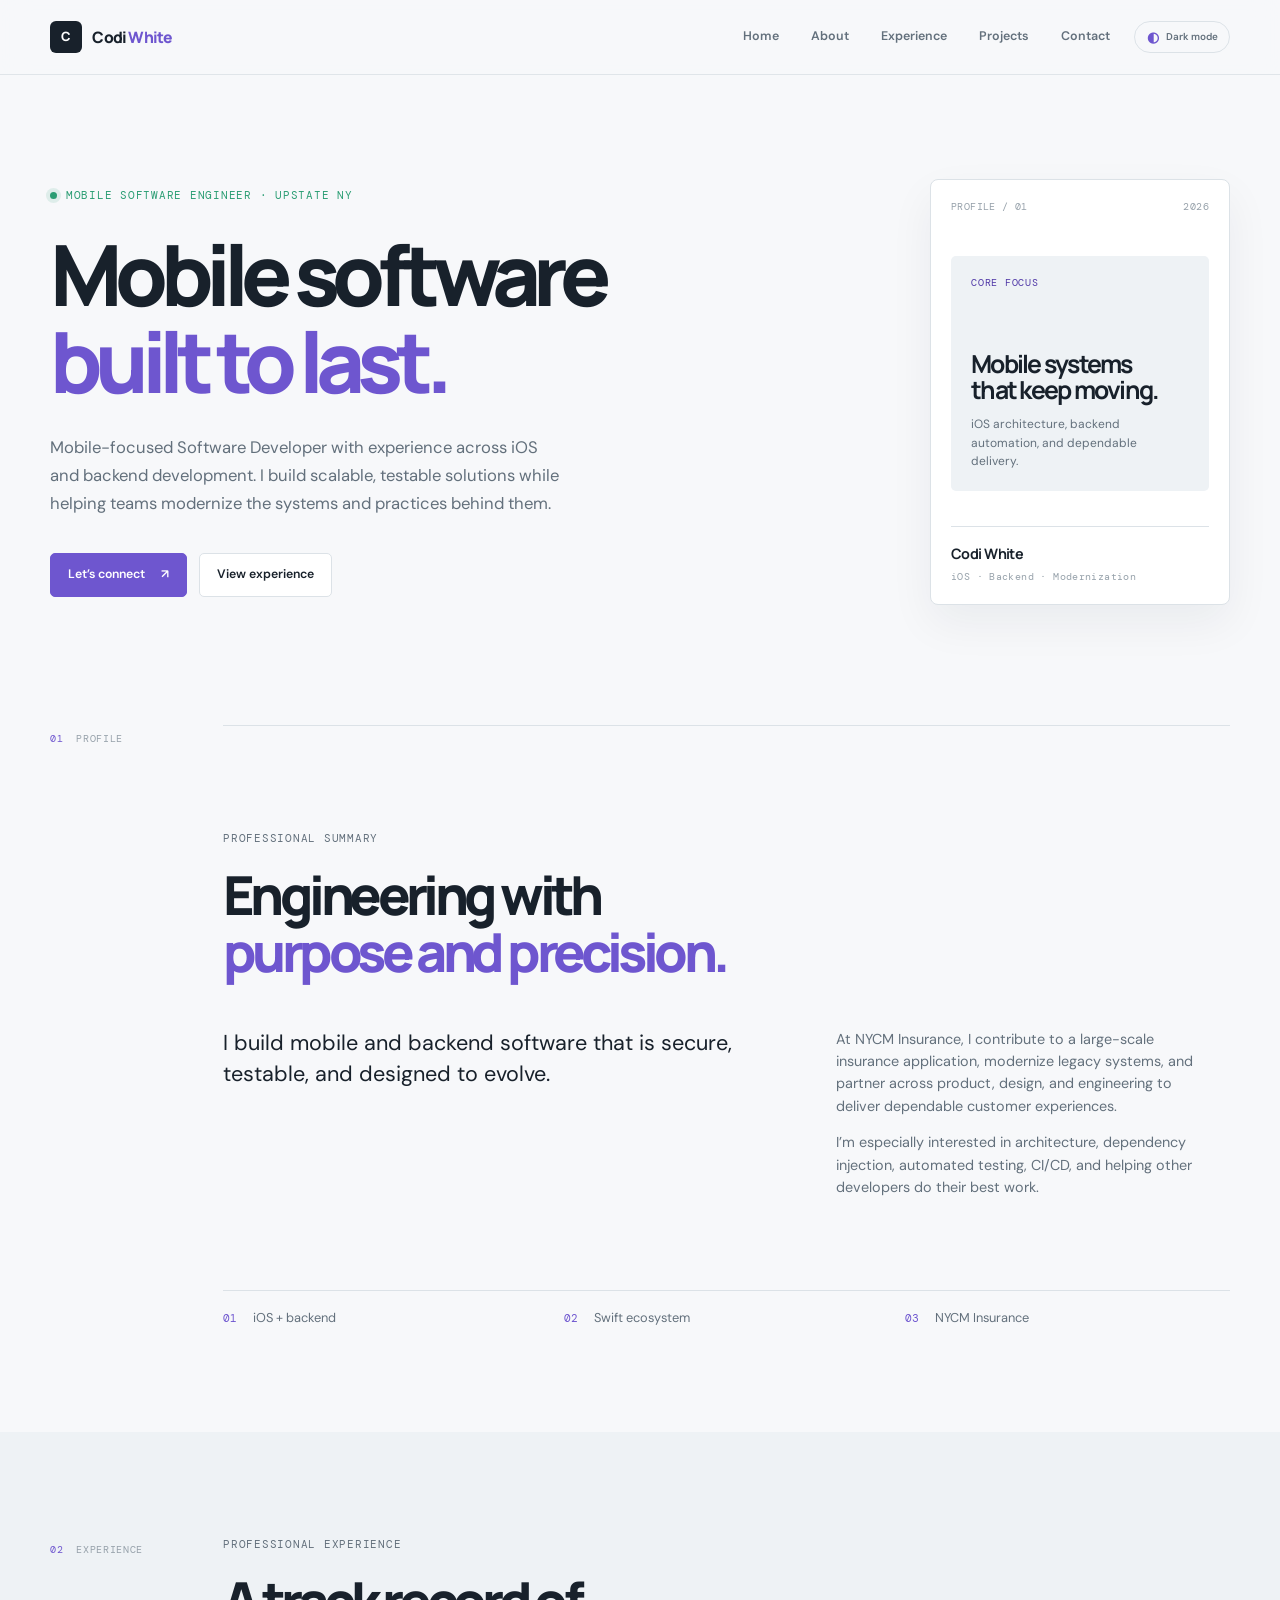
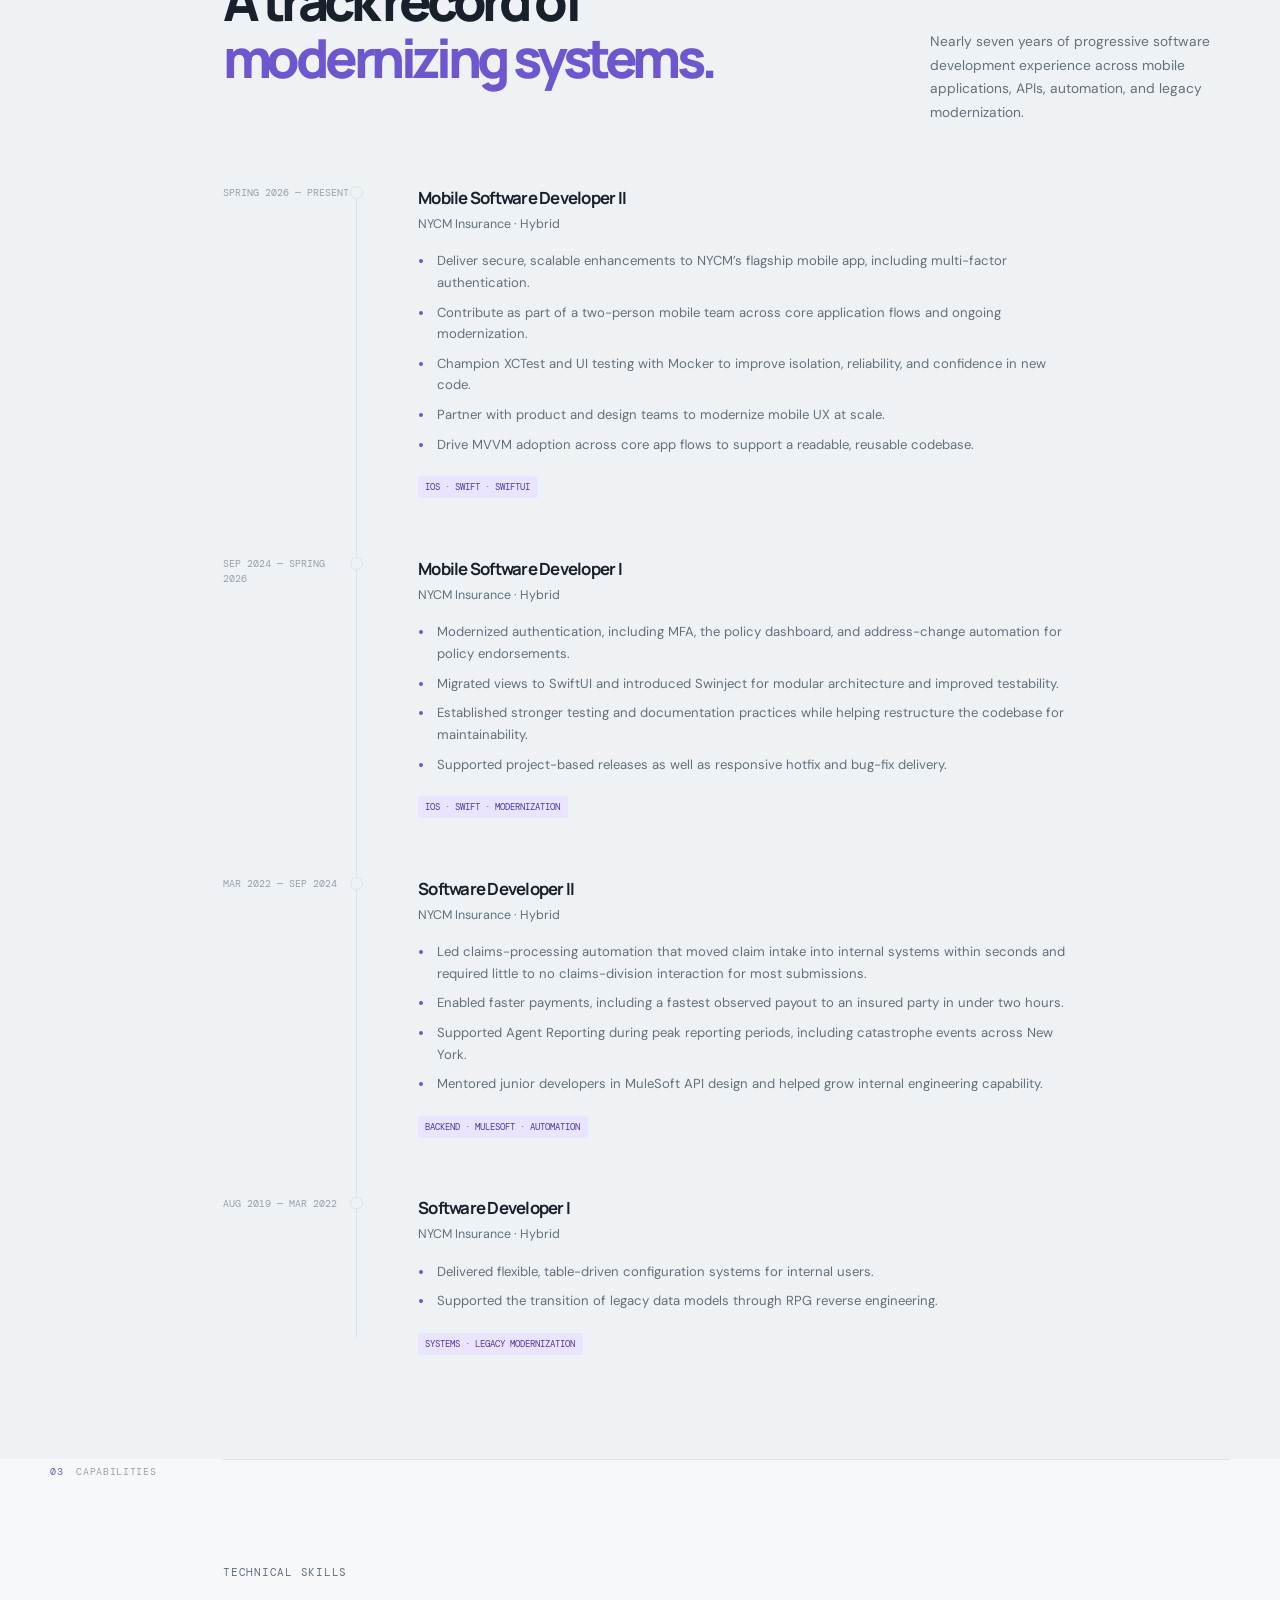
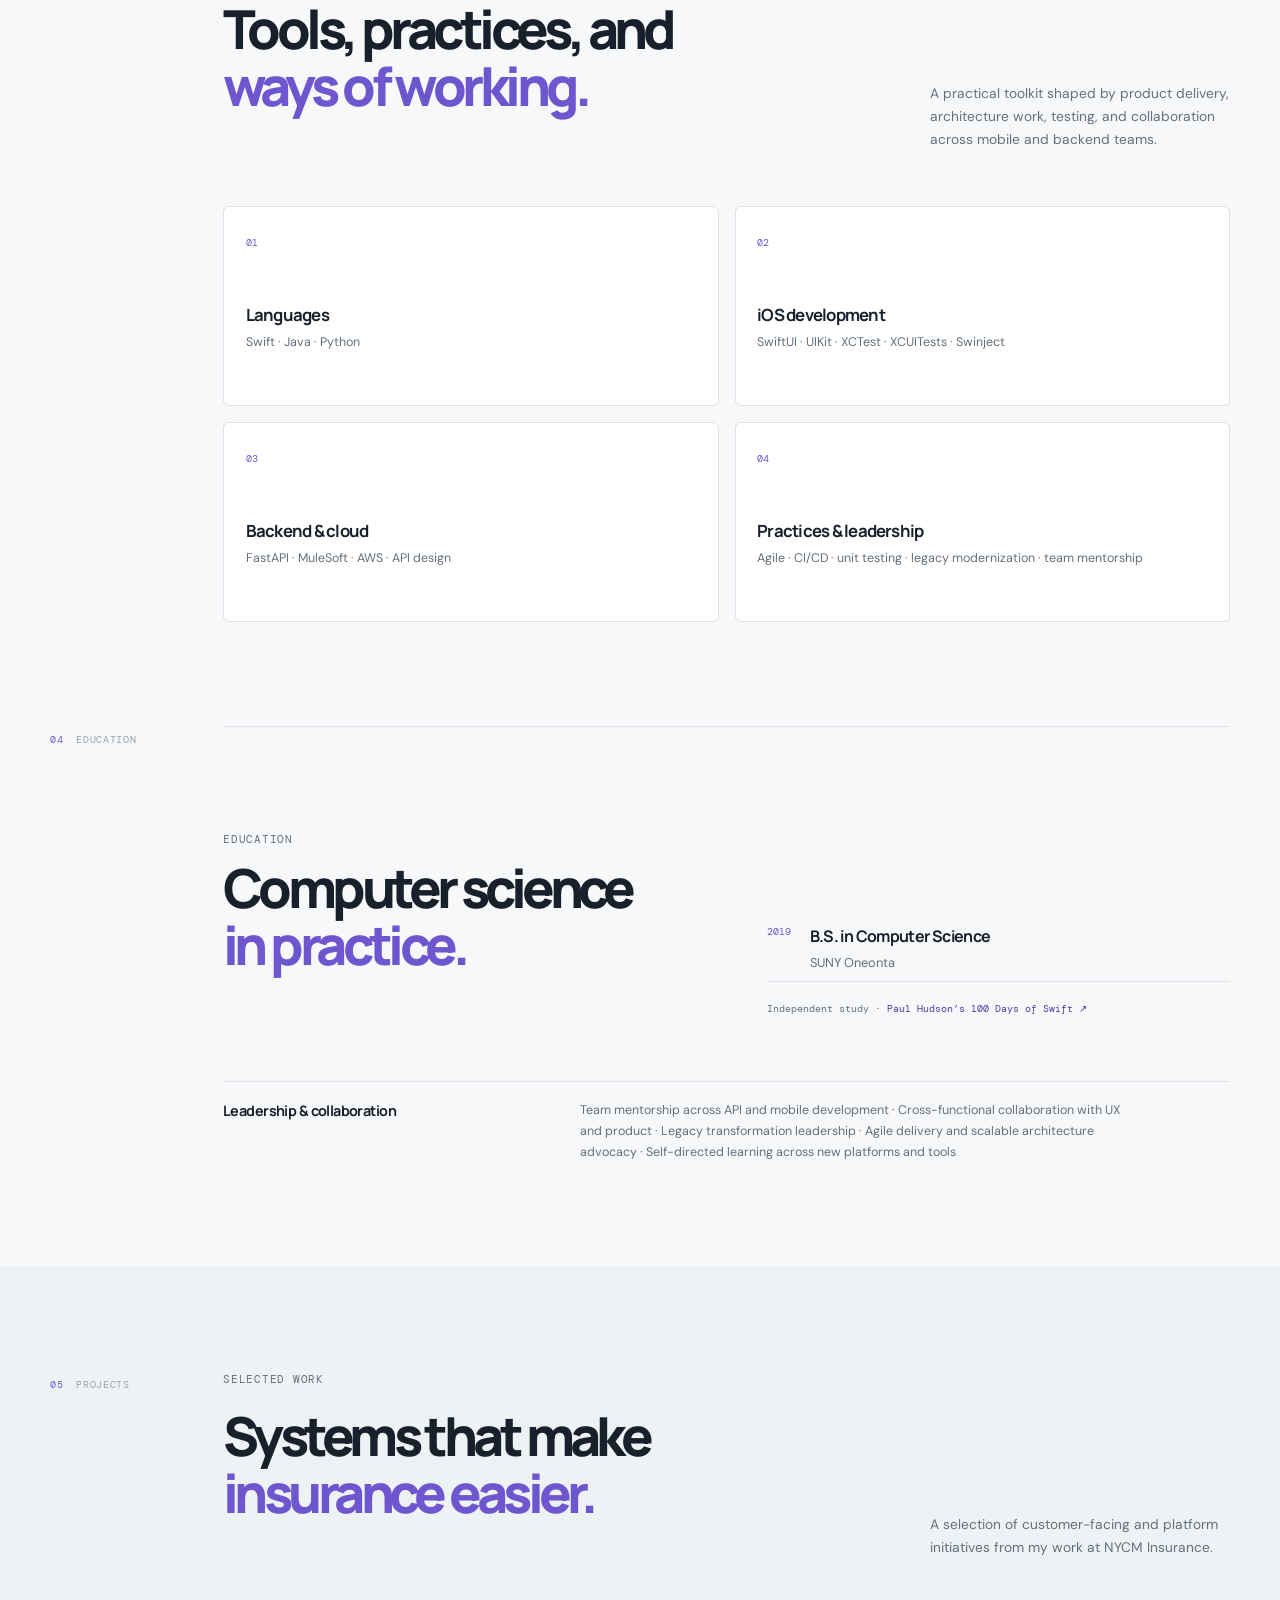
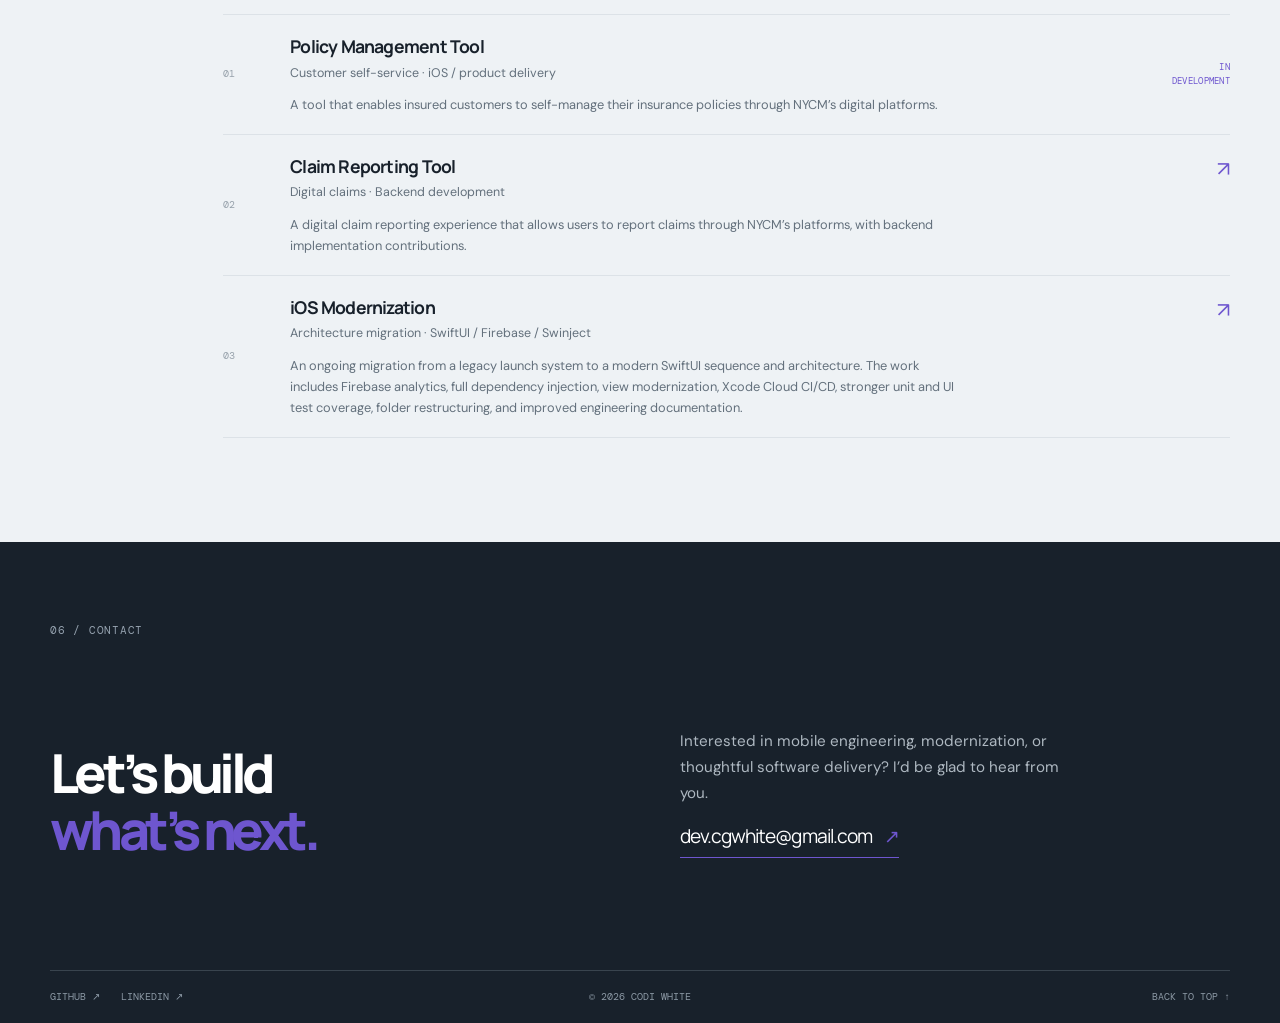
==== resume/index.html @ 9b8a14e3 "feat: build polished resume and landing pages" ====
<!doctype html>
<html lang="en">
  <head>
    <meta charset="utf-8">
    <meta name="viewport" content="width=device-width, initial-scale=1">
    <meta name="description" content="Codi White — Mobile Software Engineer specializing in iOS, backend systems, and modernization.">
    <meta name="theme-color" content="#f7f8fa">
    <title>Codi White — Resume</title>
    <link rel="icon" type="image/x-icon" href="../assets/favicon.ico">
    <link rel="preconnect" href="https://fonts.googleapis.com">
    <link rel="preconnect" href="https://fonts.gstatic.com" crossorigin>
    <link href="https://fonts.googleapis.com/css2?family=DM+Mono:wght@400;500&family=DM+Sans:wght@400;500;600;700&family=Manrope:wght@700;800&display=swap" rel="stylesheet">
    <link rel="stylesheet" href="../css/styles.css">
  </head>
  <body>
    <a class="skip-link" href="#main-content">Skip to content</a>
    <header class="site-header">
      <div class="shell header-inner">
        <a class="brand" href="../" aria-label="Codi White home">
          <span class="brand-mark" aria-hidden="true">C</span>
          <span class="brand-name">Codi <span>White</span></span>
        </a>
        <button class="menu-toggle" type="button" aria-expanded="false" aria-controls="primary-nav" aria-label="Open navigation">
          <i aria-hidden="true"></i>
        </button>
        <div class="header-tools">
          <nav id="primary-nav" class="primary-nav" aria-label="Primary navigation">
            <a href="../">Home</a>
            <a href="#about">About</a>
            <a href="#experience">Experience</a>
            <a href="#work">Projects</a>
            <a href="#contact">Contact</a>
          </nav>
          <button class="theme-toggle" type="button" aria-pressed="false" aria-label="Switch to dark mode">
            <span class="theme-icon" aria-hidden="true">◐</span><span data-theme-label>Dark mode</span>
          </button>
        </div>
      </div>
    </header>

    <main id="main-content">
      <section id="top" class="hero shell">
        <div class="hero-main">
          <p class="kicker"><span class="status-dot"></span> Mobile Software Engineer · Upstate NY</p>
          <h1>Mobile software<br><span>built to last.</span></h1>
          <p class="hero-summary">Mobile-focused Software Developer with experience across iOS and backend development. I build scalable, testable solutions while helping teams modernize the systems and practices behind them.</p>
          <div class="hero-links">
            <a class="button button-primary" href="#contact">Let’s connect <span aria-hidden="true">↗</span></a>
            <a class="button button-secondary" href="#experience">View experience</a>
          </div>
        </div>
        <aside class="hero-card" aria-label="Professional summary">
          <div class="hero-card-top"><span>PROFILE / 01</span><span>2026</span></div>
          <div class="focus-card">
            <span class="focus-label">Core focus</span>
            <strong>Mobile systems<br>that keep moving.</strong>
            <p>iOS architecture, backend automation, and dependable delivery.</p>
          </div>
          <div class="hero-card-bottom">
            <strong>Codi White</strong>
            <span>iOS · Backend · Modernization</span>
          </div>
        </aside>
      </section>

      <div class="shell page-grid">
        <aside class="side-label" aria-hidden="true"><span>01</span><span>Profile</span></aside>
        <section id="about" class="section about-section">
          <div class="section-heading">
            <p class="eyebrow">Professional summary</p>
            <h2>Engineering with<br><em>purpose and precision.</em></h2>
          </div>
          <div class="about-content">
            <p class="lead">I build mobile and backend software that is secure, testable, and designed to evolve.</p>
            <div class="about-detail">
              <p>At NYCM Insurance, I contribute to a large-scale insurance application, modernize legacy systems, and partner across product, design, and engineering to deliver dependable customer experiences.</p>
              <p>I’m especially interested in architecture, dependency injection, automated testing, CI/CD, and helping other developers do their best work.</p>
            </div>
          </div>
          <div class="stat-row" aria-label="Professional highlights">
            <div><strong>01</strong><span>iOS + backend</span></div>
            <div><strong>02</strong><span>Swift ecosystem</span></div>
            <div><strong>03</strong><span>NYCM Insurance</span></div>
          </div>
        </section>
      </div>

      <section id="experience" class="section experience-section">
        <div class="shell page-grid">
          <aside class="side-label" aria-hidden="true"><span>02</span><span>Experience</span></aside>
          <div class="section-body">
            <div class="section-heading split-heading">
              <div><p class="eyebrow">Professional experience</p><h2>A track record of<br><em>modernizing systems.</em></h2></div>
              <p class="heading-note">Nearly seven years of progressive software development experience across mobile applications, APIs, automation, and legacy modernization.</p>
            </div>
            <div class="experience-route">
              <div class="experience-route-line" aria-hidden="true"></div>
              <article class="experience-item is-current">
                <div class="experience-marker" aria-hidden="true"></div>
                <div class="experience-date">Spring 2026 — Present</div>
                <div class="experience-content"><h3>Mobile Software Developer II</h3><p class="experience-company">NYCM Insurance · Hybrid</p><ul><li>Deliver secure, scalable enhancements to NYCM’s flagship mobile app, including multi-factor authentication.</li><li>Contribute as part of a two-person mobile team across core application flows and ongoing modernization.</li><li>Champion XCTest and UI testing with Mocker to improve isolation, reliability, and confidence in new code.</li><li>Partner with product and design teams to modernize mobile UX at scale.</li><li>Drive MVVM adoption across core app flows to support a readable, reusable codebase.</li></ul><span class="tag">iOS · Swift · SwiftUI</span></div>
              </article>
              <article class="experience-item">
                <div class="experience-marker" aria-hidden="true"></div>
                <div class="experience-date">Sep 2024 — Spring 2026</div>
                <div class="experience-content"><h3>Mobile Software Developer I</h3><p class="experience-company">NYCM Insurance · Hybrid</p><ul><li>Modernized authentication, including MFA, the policy dashboard, and address-change automation for policy endorsements.</li><li>Migrated views to SwiftUI and introduced Swinject for modular architecture and improved testability.</li><li>Established stronger testing and documentation practices while helping restructure the codebase for maintainability.</li><li>Supported project-based releases as well as responsive hotfix and bug-fix delivery.</li></ul><span class="tag">iOS · Swift · Modernization</span></div>
              </article>
              <article class="experience-item">
                <div class="experience-marker" aria-hidden="true"></div>
                <div class="experience-date">Mar 2022 — Sep 2024</div>
                <div class="experience-content"><h3>Software Developer II</h3><p class="experience-company">NYCM Insurance · Hybrid</p><ul><li>Led claims-processing automation that moved claim intake into internal systems within seconds and required little to no claims-division interaction for most submissions.</li><li>Enabled faster payments, including a fastest observed payout to an insured party in under two hours.</li><li>Supported Agent Reporting during peak reporting periods, including catastrophe events across New York.</li><li>Mentored junior developers in MuleSoft API design and helped grow internal engineering capability.</li></ul><span class="tag">Backend · MuleSoft · Automation</span></div>
              </article>
              <article class="experience-item">
                <div class="experience-marker" aria-hidden="true"></div>
                <div class="experience-date">Aug 2019 — Mar 2022</div>
                <div class="experience-content"><h3>Software Developer I</h3><p class="experience-company">NYCM Insurance · Hybrid</p><ul><li>Delivered flexible, table-driven configuration systems for internal users.</li><li>Supported the transition of legacy data models through RPG reverse engineering.</li></ul><span class="tag">Systems · Legacy Modernization</span></div>
              </article>
            </div>
          </div>
        </div>
      </section>

      <div class="shell page-grid">
        <aside class="side-label" aria-hidden="true"><span>03</span><span>Capabilities</span></aside>
        <section class="section capabilities-section">
          <div class="section-heading split-heading">
            <div><p class="eyebrow">Technical skills</p><h2>Tools, practices, and<br><em>ways of working.</em></h2></div>
            <p class="heading-note">A practical toolkit shaped by product delivery, architecture work, testing, and collaboration across mobile and backend teams.</p>
          </div>
          <div class="capability-grid">
            <div class="capability-card"><span class="capability-number">01</span><h3>Languages</h3><p>Swift · Java · Python</p></div>
            <div class="capability-card"><span class="capability-number">02</span><h3>iOS development</h3><p>SwiftUI · UIKit · XCTest · XCUITests · Swinject</p></div>
            <div class="capability-card"><span class="capability-number">03</span><h3>Backend &amp; cloud</h3><p>FastAPI · MuleSoft · AWS · API design</p></div>
            <div class="capability-card"><span class="capability-number">04</span><h3>Practices &amp; leadership</h3><p>Agile · CI/CD · unit testing · legacy modernization · team mentorship</p></div>
          </div>
        </section>
      </div>

      <div class="shell page-grid">
        <aside class="side-label" aria-hidden="true"><span>04</span><span>Education</span></aside>
        <section class="section credentials-section">
          <div class="credentials-content">
            <div><p class="eyebrow">Education</p><h2>Computer science<br><em>in practice.</em></h2></div>
            <div><div class="credential-item"><span class="credential-date">2019</span><div><h3>B.S. in Computer Science</h3><p>SUNY Oneonta</p></div></div><p class="credential-certification">Independent study · <a href="https://www.hackingwithswift.com/100" target="_blank" rel="noreferrer">Paul Hudson’s 100 Days of Swift ↗</a></p></div>
          </div>
          <div class="leadership-note"><span>Leadership &amp; collaboration</span><p>Team mentorship across API and mobile development · Cross-functional collaboration with UX and product · Legacy transformation leadership · Agile delivery and scalable architecture advocacy · Self-directed learning across new platforms and tools</p></div>
        </section>
      </div>

      <section id="work" class="section work-section">
        <div class="shell page-grid">
          <aside class="side-label" aria-hidden="true"><span>05</span><span>Projects</span></aside>
          <div class="section-body">
            <div class="section-heading split-heading">
              <div><p class="eyebrow">Selected work</p><h2>Systems that make<br><em>insurance easier.</em></h2></div>
              <p class="heading-note">A selection of customer-facing and platform initiatives from my work at NYCM Insurance.</p>
            </div>
            <div class="project-list">
              <article class="project-row"><div class="project-index">01</div><div><h3>Policy Management Tool</h3><p>Customer self-service · iOS / product delivery</p><p class="project-description">A tool that enables insured customers to self-manage their insurance policies through NYCM’s digital platforms.</p></div><span class="project-visibility">In development</span></article>
              <a class="project-row project-row-linked" href="https://www.nycm.com/claims" target="_blank" rel="noreferrer"><div class="project-index">02</div><div><h3>Claim Reporting Tool</h3><p>Digital claims · Backend development</p><p class="project-description">A digital claim reporting experience that allows users to report claims through NYCM’s platforms, with backend implementation contributions.</p></div><span class="project-arrow" aria-hidden="true">↗</span></a>
              <a class="project-row project-row-linked" href="https://www.nycm.com/mobile" target="_blank" rel="noreferrer"><div class="project-index">03</div><div><h3>iOS Modernization</h3><p>Architecture migration · SwiftUI / Firebase / Swinject</p><p class="project-description">An ongoing migration from a legacy launch system to a modern SwiftUI sequence and architecture. The work includes Firebase analytics, full dependency injection, view modernization, Xcode Cloud CI/CD, stronger unit and UI test coverage, folder restructuring, and improved engineering documentation.</p></div><span class="project-arrow" aria-hidden="true">↗</span></a>
            </div>
          </div>
        </div>
      </section>

      <section id="contact" class="contact-section">
        <div class="shell contact-inner">
          <p class="eyebrow">06 / Contact</p>
          <div class="contact-main"><h2>Let’s build<br><em>what’s next.</em></h2><div><p>Interested in mobile engineering, modernization, or thoughtful software delivery? I’d be glad to hear from you.</p><a class="contact-email" href="mailto:dev.cgwhite@gmail.com">dev.cgwhite@gmail.com <span aria-hidden="true">↗</span></a></div></div>
          <footer class="site-footer"><div class="footer-links"><a href="https://github.com/codwa07" target="_blank" rel="noreferrer">GitHub ↗</a><a href="https://linkedin.com/in/codi-white-007690222" target="_blank" rel="noreferrer">LinkedIn ↗</a></div><span>© <span data-year></span> Codi White</span><a href="#top">Back to top ↑</a></footer>
        </div>
      </section>
    </main>
    <script src="../js/scripts.js"></script>
  </body>
</html>
---- css/styles.css ----
:root {
  --bg: #f7f8fa;
  --surface: #fff;
  --soft: #eef2f5;
  --ink: #18212b;
  --muted: #63707c;
  --faint: #96a1aa;
  --line: #dce2e7;
  --accent: #6e56cf;
  --accent-dark: #5038a7;
  --green: #2a9d73;
  --display: "Manrope", sans-serif;
  --body: "DM Sans", sans-serif;
  --mono: "DM Mono", monospace;
}

html { color-scheme: light; }
html[data-theme="dark"] {
  color-scheme: dark;
  --bg: #0f141b;
  --surface: #151d26;
  --soft: #1b2631;
  --ink: #edf2f7;
  --muted: #aab5c0;
  --faint: #7e8c99;
  --line: #31404e;
  --accent: #b59cff;
  --accent-dark: #d5c9ff;
  --green: #63d4a7;
}

* { box-sizing: border-box; }
html { scroll-behavior: smooth; }
body { margin: 0; background: var(--bg); color: var(--ink); font-family: var(--body); font-size: 16px; line-height: 1.55; }
a { color: inherit; text-decoration: none; }
button { color: inherit; font: inherit; }
.shell { width: min(100% - 5rem, 1180px); margin: 0 auto; }
.skip-link { position: fixed; z-index: 10; top: 1rem; left: 1rem; padding: .65rem 1rem; background: var(--ink); color: #fff; transform: translateY(-150%); transition: transform .2s ease; }
.skip-link:focus { transform: translateY(0); }
.site-header { position: sticky; z-index: 5; top: 0; border-bottom: 1px solid rgba(220, 226, 231, .85); background: rgba(247, 248, 250, .9); backdrop-filter: blur(14px); }
.header-inner { display: flex; min-height: 74px; align-items: center; justify-content: space-between; }
.brand { display: inline-flex; align-items: center; gap: .65rem; }
.brand-mark { display: grid; width: 2rem; height: 2rem; place-items: center; border-radius: 6px; background: var(--ink); color: #fff; font-family: var(--display); font-size: .8rem; font-weight: 800; }
.brand-name { font-family: var(--display); font-size: .98rem; font-weight: 800; letter-spacing: -.05em; }
.brand-name span { color: var(--accent); }
.primary-nav { display: flex; align-items: center; gap: 2rem; color: var(--muted); font-size: .78rem; font-weight: 600; }
.primary-nav a { transition: color .2s ease; }
.primary-nav a:hover { color: var(--accent); }
.header-tools { display: flex; align-items: center; gap: 1.5rem; }
.theme-toggle { display: inline-flex; align-items: center; gap: .45rem; border: 1px solid var(--line); border-radius: 999px; padding: .45rem .7rem; background: transparent; color: var(--muted); cursor: pointer; font-size: .62rem; font-weight: 600; transition: border-color .2s ease, color .2s ease, background .2s ease; }
.theme-toggle:hover { border-color: var(--accent); color: var(--accent); }
.theme-icon { color: var(--accent); font-size: .9rem; line-height: 1; }
.menu-toggle { display: none; width: 2rem; height: 2rem; border: 0; padding: .5rem; background: none; }
.menu-toggle i, .menu-toggle i::before, .menu-toggle i::after { display: block; width: 1.2rem; height: 1px; background: currentColor; content: ""; }
.menu-toggle i { position: relative; }
.menu-toggle i::before, .menu-toggle i::after { position: absolute; left: 0; }
.menu-toggle i::before { top: -.3rem; }
.menu-toggle i::after { top: .3rem; }
.hero { display: grid; min-height: 650px; grid-template-columns: minmax(0, 1fr) 300px; align-items: center; gap: 8rem; padding-top: 6rem; padding-bottom: 7rem; }
.hero-main { max-width: 730px; }
.kicker, .eyebrow { color: var(--muted); font-family: var(--mono); font-size: .67rem; letter-spacing: .07em; text-transform: uppercase; }
.kicker { display: flex; align-items: center; gap: .55rem; margin-bottom: 1.6rem; color: var(--green); }
.status-dot { width: .45rem; height: .45rem; border-radius: 50%; background: currentColor; box-shadow: 0 0 0 .25rem rgba(42, 157, 115, .12); }
h1, h2, h3, p { margin-top: 0; }
h1 { margin-bottom: 1.7rem; font-family: var(--display); font-size: clamp(3.5rem, 6.6vw, 6.4rem); font-weight: 800; letter-spacing: -.09em; line-height: 1.04; }
h1 span { color: var(--accent); }
.hero-summary { max-width: 510px; margin-bottom: 2.2rem; color: var(--muted); font-size: 1.04rem; line-height: 1.7; }
.hero-links { display: flex; align-items: center; gap: .8rem; }
.button { display: inline-flex; align-items: center; justify-content: center; gap: 1rem; min-height: 44px; padding: .7rem 1.05rem; border: 1px solid var(--line); border-radius: 5px; font-size: .77rem; font-weight: 600; transition: background .2s ease, color .2s ease, border-color .2s ease, transform .2s ease; }
.button-primary { border-color: var(--accent); background: var(--accent); color: #fff; }
.button-primary:hover { border-color: var(--accent-dark); background: var(--accent-dark); transform: translateY(-2px); }
.button-secondary { background: var(--surface); }
.button-secondary:hover { border-color: var(--accent); color: var(--accent); }
.hero-card { align-self: center; min-height: 360px; padding: 1.25rem; border: 1px solid var(--line); border-radius: 8px; background: var(--surface); box-shadow: 0 18px 45px rgba(24, 33, 43, .06); }
.hero-card-top, .hero-card-bottom { display: flex; align-items: center; justify-content: space-between; color: var(--faint); font-family: var(--mono); font-size: .6rem; letter-spacing: .04em; text-transform: uppercase; }
.focus-card { display: flex; min-height: 235px; flex-direction: column; justify-content: flex-end; margin: 2.6rem 0 2.2rem; padding: 1.25rem; border-radius: 5px; background: var(--soft); }
.focus-label { margin-bottom: auto; color: var(--accent-dark); font-family: var(--mono); font-size: .6rem; letter-spacing: .08em; text-transform: uppercase; }
.focus-card strong { margin-bottom: .75rem; color: var(--ink); font-family: var(--display); font-size: 1.55rem; letter-spacing: -.07em; line-height: 1.05; }
.focus-card p { max-width: 190px; margin: 0; color: var(--muted); font-size: .75rem; line-height: 1.55; }
.hero-card-bottom { display: block; padding-top: 1rem; border-top: 1px solid var(--line); }
.hero-card-bottom strong { display: block; margin-bottom: .25rem; color: var(--ink); font-family: var(--display); font-size: .9rem; letter-spacing: -.04em; text-transform: none; }
.hero-card-bottom span { text-transform: none; }
.page-grid { display: grid; grid-template-columns: 125px 1fr; gap: 3rem; }
.side-label { display: flex; align-items: flex-start; gap: .8rem; padding-top: .35rem; color: var(--faint); font-family: var(--mono); font-size: .62rem; letter-spacing: .07em; text-transform: uppercase; }
.side-label span:first-child { color: var(--accent); }
.section { padding: 6.5rem 0; }
.about-section { border-top: 1px solid var(--line); }
.section-heading { margin-bottom: 3rem; }
.section-heading .eyebrow { margin-bottom: 1.2rem; }
h2 { font-family: var(--display); font-size: clamp(2.2rem, 4.2vw, 4.2rem); font-weight: 800; letter-spacing: -.085em; line-height: 1.06; }
h2 em { color: var(--accent); font-style: normal; }
.about-content { display: grid; grid-template-columns: 1.15fr .85fr; gap: 5rem; }
.lead { max-width: 600px; margin: 0; color: var(--ink); font-size: 1.35rem; line-height: 1.45; }
.about-detail { max-width: 370px; color: var(--muted); font-size: .9rem; }
.edit-note { margin: 1.4rem 0 0; padding-left: 1rem; border-left: 2px solid var(--accent); color: var(--faint); font-family: var(--mono); font-size: .65rem; line-height: 1.6; }
.stat-row { display: grid; grid-template-columns: repeat(3, 1fr); gap: 1rem; margin-top: 4.8rem; padding-top: 1.1rem; border-top: 1px solid var(--line); }
.stat-row div { display: flex; gap: 1rem; align-items: baseline; }
.stat-row strong { color: var(--accent); font-family: var(--mono); font-size: .7rem; font-weight: 400; }
.stat-row span { color: var(--muted); font-size: .8rem; }
.experience-section, .work-section { background: var(--soft); }
.split-heading { display: flex; align-items: flex-end; justify-content: space-between; gap: 3rem; }
.split-heading .heading-note { max-width: 300px; margin: 0 0 .4rem; color: var(--muted); font-size: .86rem; line-height: 1.7; }
.experience-route { position: relative; max-width: 920px; padding-top: .4rem; }
.experience-route-line { position: absolute; top: .85rem; bottom: 1rem; left: 8.3rem; width: 1px; background: var(--line); }
.experience-item { position: relative; display: grid; grid-template-columns: 8rem 1fr; gap: 2.2rem; padding: 0 0 3.6rem; }
.experience-item:last-child { padding-bottom: 0; }
.experience-marker { position: absolute; z-index: 1; top: .08rem; left: 7.92rem; width: .8rem; height: .8rem; border: 1px solid var(--line); border-radius: 50%; background: var(--soft); }
.experience-date { padding-top: .1rem; color: var(--faint); font-family: var(--mono); font-size: .62rem; line-height: 1.5; text-transform: uppercase; }
.experience-content { min-width: 0; padding-left: 2rem; }
.experience-content h3, .capability-card h3, .project-row h3 { margin: 0 0 .25rem; font-family: var(--display); font-size: 1.05rem; letter-spacing: -.045em; }
.experience-company { margin: 0 0 1rem; color: var(--muted); font-size: .78rem; }
.experience-content ul { max-width: 650px; margin: 0; padding-left: 1rem; color: var(--muted); font-size: .82rem; line-height: 1.65; }
.experience-content li { margin-bottom: .5rem; padding-left: .15rem; }
.experience-content li::marker { color: var(--accent); }
.tag { display: inline-block; margin-top: .8rem; padding: .24rem .45rem; border-radius: 3px; background: #e9e4ff; color: var(--accent-dark); font-family: var(--mono); font-size: .58rem; text-transform: uppercase; }
.capabilities-section { border-top: 1px solid var(--line); }
.capability-grid { display: grid; grid-template-columns: repeat(2, 1fr); gap: 1rem; }
.capability-card { min-height: 200px; padding: 1.35rem; border: 1px solid var(--line); border-radius: 6px; background: var(--surface); }
.capability-number { color: var(--accent); font-family: var(--mono); font-size: .65rem; }
.capability-card h3 { margin-top: 3rem; font-size: 1.05rem; }
.capability-card p { margin: 0; color: var(--muted); font-size: .78rem; line-height: 1.65; }
.credentials-section { border-top: 1px solid var(--line); }
.credentials-content { display: grid; grid-template-columns: 1fr 1fr; gap: 5rem; align-items: end; }
.credential-item { display: flex; align-items: flex-start; gap: 1.2rem; padding-bottom: .5rem; border-bottom: 1px solid var(--line); }
.credential-date { color: var(--accent); font-family: var(--mono); font-size: .65rem; }
.credential-item h3 { margin: 0 0 .25rem; font-family: var(--display); font-size: 1rem; letter-spacing: -.04em; }
.credential-item p { margin: 0; color: var(--muted); font-size: .8rem; }
.credential-certification { margin: 1.2rem 0 0; color: var(--muted); font-family: var(--mono); font-size: .62rem; line-height: 1.6; }
.credential-certification a { color: var(--accent-dark); }
.leadership-note { display: grid; grid-template-columns: 1fr 2fr; gap: 2rem; margin-top: 4rem; padding-top: 1.1rem; border-top: 1px solid var(--line); }
.leadership-note span { color: var(--ink); font-family: var(--display); font-size: .9rem; font-weight: 700; letter-spacing: -.04em; }
.leadership-note p { max-width: 550px; margin: 0; color: var(--muted); font-size: .78rem; line-height: 1.7; }
.project-list { border-top: 1px solid var(--line); }
.project-row { display: grid; grid-template-columns: 3rem 1fr 2rem; gap: 1.2rem; align-items: center; padding: 1.15rem 0; border-bottom: 1px solid var(--line); transition: padding .2s ease, color .2s ease; }
.project-row:hover { padding-right: .7rem; padding-left: .7rem; color: var(--accent); }
.project-index { color: var(--faint); font-family: var(--mono); font-size: .65rem; }
.project-row h3 { margin: 0; font-size: 1.1rem; }
.project-row p { margin: .2rem 0 0; color: var(--muted); font-size: .78rem; }
.project-row p { margin-top: .2rem; }
.project-row > span { justify-self: end; color: var(--accent); font-size: 1.3rem; }
.project-row-linked { cursor: pointer; }
.project-visibility { font-family: var(--mono); font-size: .58rem !important; letter-spacing: .03em; text-align: right; text-transform: uppercase; }
.project-row > div:nth-child(2) { min-width: 0; }
.project-description { max-width: 670px; margin: .7rem 0 0 !important; color: var(--muted); font-size: .8rem !important; line-height: 1.65; }
.project-arrow { align-self: start; }
.contact-section { background: var(--ink); color: #fff; }
.contact-inner { padding-top: 5rem; }
.contact-section .eyebrow { color: #95a2af; }
.contact-main { display: grid; grid-template-columns: 1fr 1fr; gap: 5rem; align-items: end; padding: 5rem 0 7rem; }
.contact-main h2 { margin: 0; }
.contact-main h2 em { color: var(--accent); }
.contact-main > div { max-width: 380px; }
.contact-main p { color: #aeb8c1; font-size: .95rem; line-height: 1.7; }
.contact-email { display: inline-flex; align-items: center; gap: .75rem; border-bottom: 1px solid var(--accent); padding-bottom: .35rem; color: #fff; font-family: var(--display); font-size: 1.2rem; letter-spacing: -.05em; }
.contact-email span { color: var(--accent); transition: transform .2s ease; }
.contact-email:hover span { transform: translate(3px, -3px); }
.site-footer { display: grid; grid-template-columns: 1fr 1fr 1fr; align-items: end; padding: 1.15rem 0; border-top: 1px solid #39444e; color: #8c99a5; font-family: var(--mono); font-size: .6rem; text-transform: uppercase; }
.site-footer > span { text-align: center; }
.site-footer > a { justify-self: end; }
.footer-links { display: flex; gap: 1.3rem; }
.footer-links a, .site-footer > a { transition: color .2s ease; }
.footer-links a:hover, .site-footer > a:hover { color: var(--accent); }

/* Landing page */
.landing-hero { display: grid; min-height: 560px; grid-template-columns: minmax(0, 1fr) 260px; align-items: center; gap: 6rem; padding-top: 6.5rem; padding-bottom: 6.5rem; }
.landing-copy { max-width: 720px; }
.landing-copy h1 { margin-bottom: 1.35rem; font-size: clamp(3.7rem, 7.5vw, 7rem); }
.landing-lede { max-width: 470px; margin-bottom: 2.2rem; color: var(--muted); font-size: 1.1rem; line-height: 1.7; }
.landing-note { align-self: end; max-width: 220px; padding-bottom: .3rem; color: var(--muted); font-size: .8rem; line-height: 1.65; }
.landing-note-line { display: block; width: 2.5rem; height: 2px; margin-bottom: 1rem; background: var(--accent); }
.landing-about { padding: 6.5rem 0; background: var(--soft); }
.landing-about-grid { display: grid; grid-template-columns: 125px 1fr; gap: 3rem; }
.landing-about-grid .eyebrow { padding-top: .35rem; }
.landing-about-grid h2 { margin-bottom: 1.75rem; }
.landing-body { max-width: 470px; margin-bottom: 1.5rem; color: var(--muted); font-size: .95rem; line-height: 1.75; }
.inline-link { display: inline-flex; align-items: center; gap: .65rem; border-bottom: 1px solid var(--accent); padding-bottom: .25rem; color: var(--accent-dark); font-size: .8rem; font-weight: 600; }
.inline-link span { font-size: 1rem; transition: transform .2s ease; }
.inline-link:hover span { transform: translate(3px, -3px); }
.landing-links { padding: 5rem 0; }
.link-cards { display: grid; grid-template-columns: repeat(2, 1fr); gap: 1rem; }
.landing-card { position: relative; min-height: 185px; padding: 1.4rem; border: 1px solid var(--line); border-radius: 6px; background: var(--surface); transition: border-color .2s ease, box-shadow .2s ease, transform .2s ease; }
.landing-card:hover { border-color: var(--accent); box-shadow: 0 12px 30px rgba(24, 33, 43, .06); transform: translateY(-3px); }
.landing-card-number { display: block; margin-bottom: 3.2rem; color: var(--accent); font-family: var(--mono); font-size: .65rem; }
.landing-card strong { display: block; margin-bottom: .3rem; font-family: var(--display); font-size: 1.15rem; letter-spacing: -.05em; }
.landing-card p { margin: 0; color: var(--muted); font-size: .8rem; }
.landing-card-arrow { position: absolute; right: 1.4rem; bottom: 1.35rem; color: var(--accent); font-size: 1.2rem; }
.landing-contact { padding: 5rem 0 1.2rem; background: var(--ink); color: #fff; }
.landing-contact .eyebrow { color: #95a2af; }
.landing-contact-row { display: flex; align-items: flex-end; justify-content: space-between; gap: 3rem; padding: 5rem 0 7rem; }
.landing-contact-row h2 { margin: 0; }
.landing-contact-row h2 em { color: var(--accent); }
.landing-contact-row .contact-email { margin-bottom: .5rem; }

html[data-theme="dark"] .site-header { border-color: rgba(49, 64, 78, .9); background: rgba(15, 20, 27, .9); }
html[data-theme="dark"] .brand-mark { background: var(--accent); color: #0f141b; }
html[data-theme="dark"] .button-primary { color: #0f141b; }
html[data-theme="dark"] .tag { background: rgba(181, 156, 255, .16); color: var(--accent-dark); }
html[data-theme="dark"] .landing-contact,
html[data-theme="dark"] .contact-section { background: #090d12; color: #fff; }

@media (max-width: 800px) {
  .shell { width: calc(100% - 2.5rem); }
  .header-inner { min-height: 66px; }
  .menu-toggle { display: grid; place-items: center; }
  .header-tools { gap: .8rem; }
  .theme-toggle { padding: .42rem .55rem; }
  .theme-toggle [data-theme-label] { display: none; }
  .primary-nav { position: absolute; top: 65px; right: 0; left: 0; display: flex; align-items: flex-start; flex-direction: column; gap: 1.2rem; padding: 1.25rem calc((100% - 2.5rem) / 2) 1.5rem; border-bottom: 1px solid var(--line); background: var(--bg); opacity: 0; pointer-events: none; transform: translateY(-.5rem); transition: opacity .2s ease, transform .2s ease; }
  .primary-nav.is-open { opacity: 1; pointer-events: auto; transform: translateY(0); }
  .primary-nav a { font-family: var(--display); font-size: 1.1rem; letter-spacing: -.04em; }
  .hero { display: block; min-height: 0; padding-top: 5rem; padding-bottom: 5rem; }
  h1 { font-size: clamp(3.2rem, 14vw, 5rem); }
  .hero-card { width: min(100%, 300px); margin-top: 4rem; }
  .page-grid { display: block; }
  .side-label { margin-bottom: 1.8rem; }
  .section { padding: 5rem 0; }
  .about-content, .contact-main { grid-template-columns: 1fr; gap: 2rem; }
  .lead { font-size: 1.15rem; }
  .stat-row { grid-template-columns: 1fr; gap: .75rem; margin-top: 3rem; }
  .split-heading { display: block; }
  .split-heading .heading-note { margin-top: 1.5rem; }
  .experience-route { margin-left: 1.8rem; }
  .experience-route-line { top: .85rem; bottom: 1rem; left: 0; }
  .experience-item { display: block; padding-bottom: 3rem; }
  .experience-marker { left: -.4rem; }
  .experience-date { margin-bottom: .65rem; }
  .experience-content { padding-left: 1.35rem; }
  .capability-grid { grid-template-columns: 1fr; }
  .capability-card { min-height: auto; }
  .capability-card h3 { margin-top: 2.5rem; }
  .credentials-content { grid-template-columns: 1fr; gap: 2.5rem; }
  .leadership-note { grid-template-columns: 1fr; gap: .8rem; margin-top: 3rem; }
  .contact-inner { padding-top: 4rem; }
  .contact-main { padding: 4rem 0 5rem; }
  .site-footer { grid-template-columns: 1fr 1fr; gap: 1.2rem; }
  .site-footer > span { grid-column: 1 / -1; grid-row: 2; text-align: left; }
  .site-footer > a { grid-column: 2; grid-row: 1; }
  .landing-hero { display: block; min-height: 0; padding-top: 5rem; padding-bottom: 5rem; }
  .landing-copy h1 { font-size: clamp(3.2rem, 14vw, 5rem); }
  .landing-note { margin-top: 4rem; }
  .landing-about { padding: 5rem 0; }
  .landing-about-grid { display: block; }
  .landing-about-grid .eyebrow { margin-bottom: 2rem; }
  .landing-links { padding: 4rem 0; }
  .link-cards { grid-template-columns: 1fr; }
  .landing-contact { padding-top: 4rem; }
  .landing-contact-row { display: block; padding: 4rem 0 5rem; }
  .landing-contact-row .contact-email { margin-top: 2rem; }
}

@media (prefers-reduced-motion: reduce) {
  html { scroll-behavior: auto; }
  *, *::before, *::after { transition-duration: .01ms !important; }
}

@media print {
  .site-header, .hero-card, .hero-links, .side-label, .contact-section { display: none; }
  body, .experience-section, .work-section { background: #fff; }
  .hero { min-height: auto; padding: 2rem 0; }
  .section { padding: 1.5rem 0; }
  .page-grid { display: block; }
  .experience-item, .capability-card, .project-row { break-inside: avoid; }
}
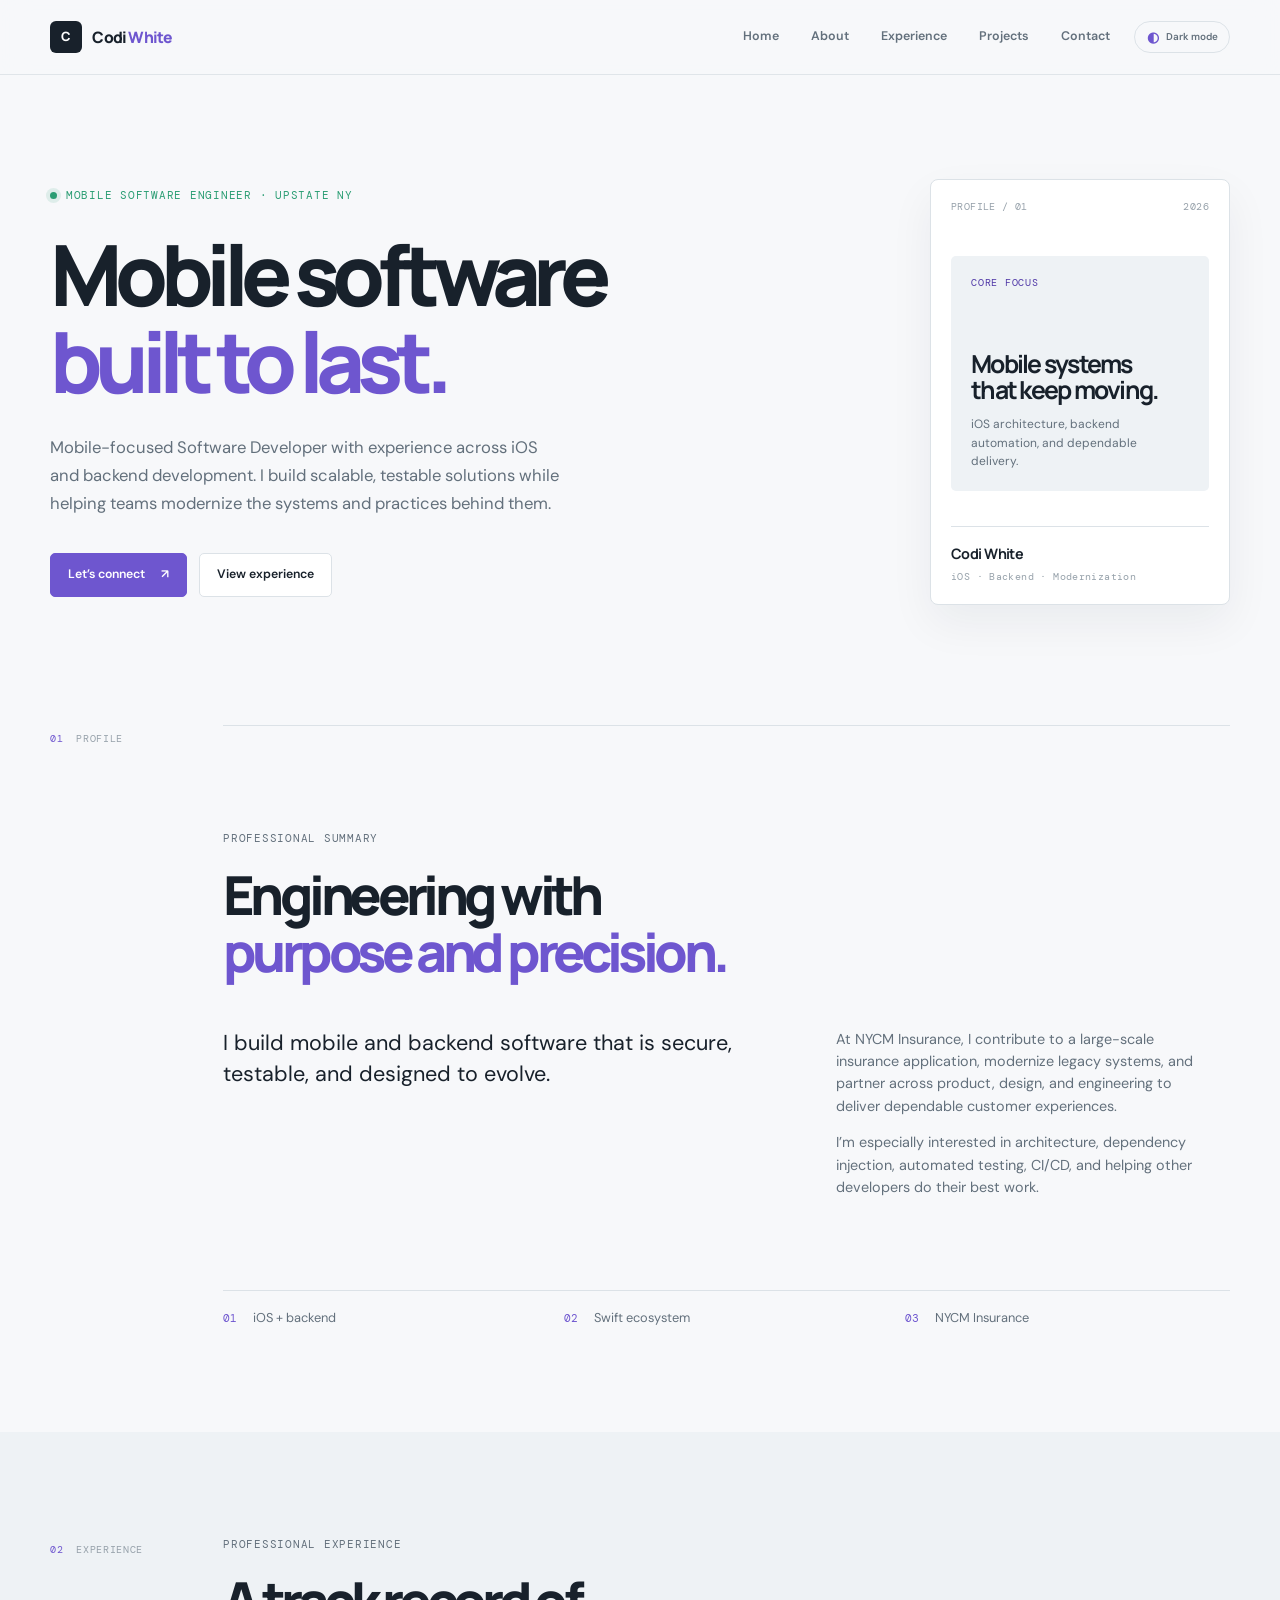
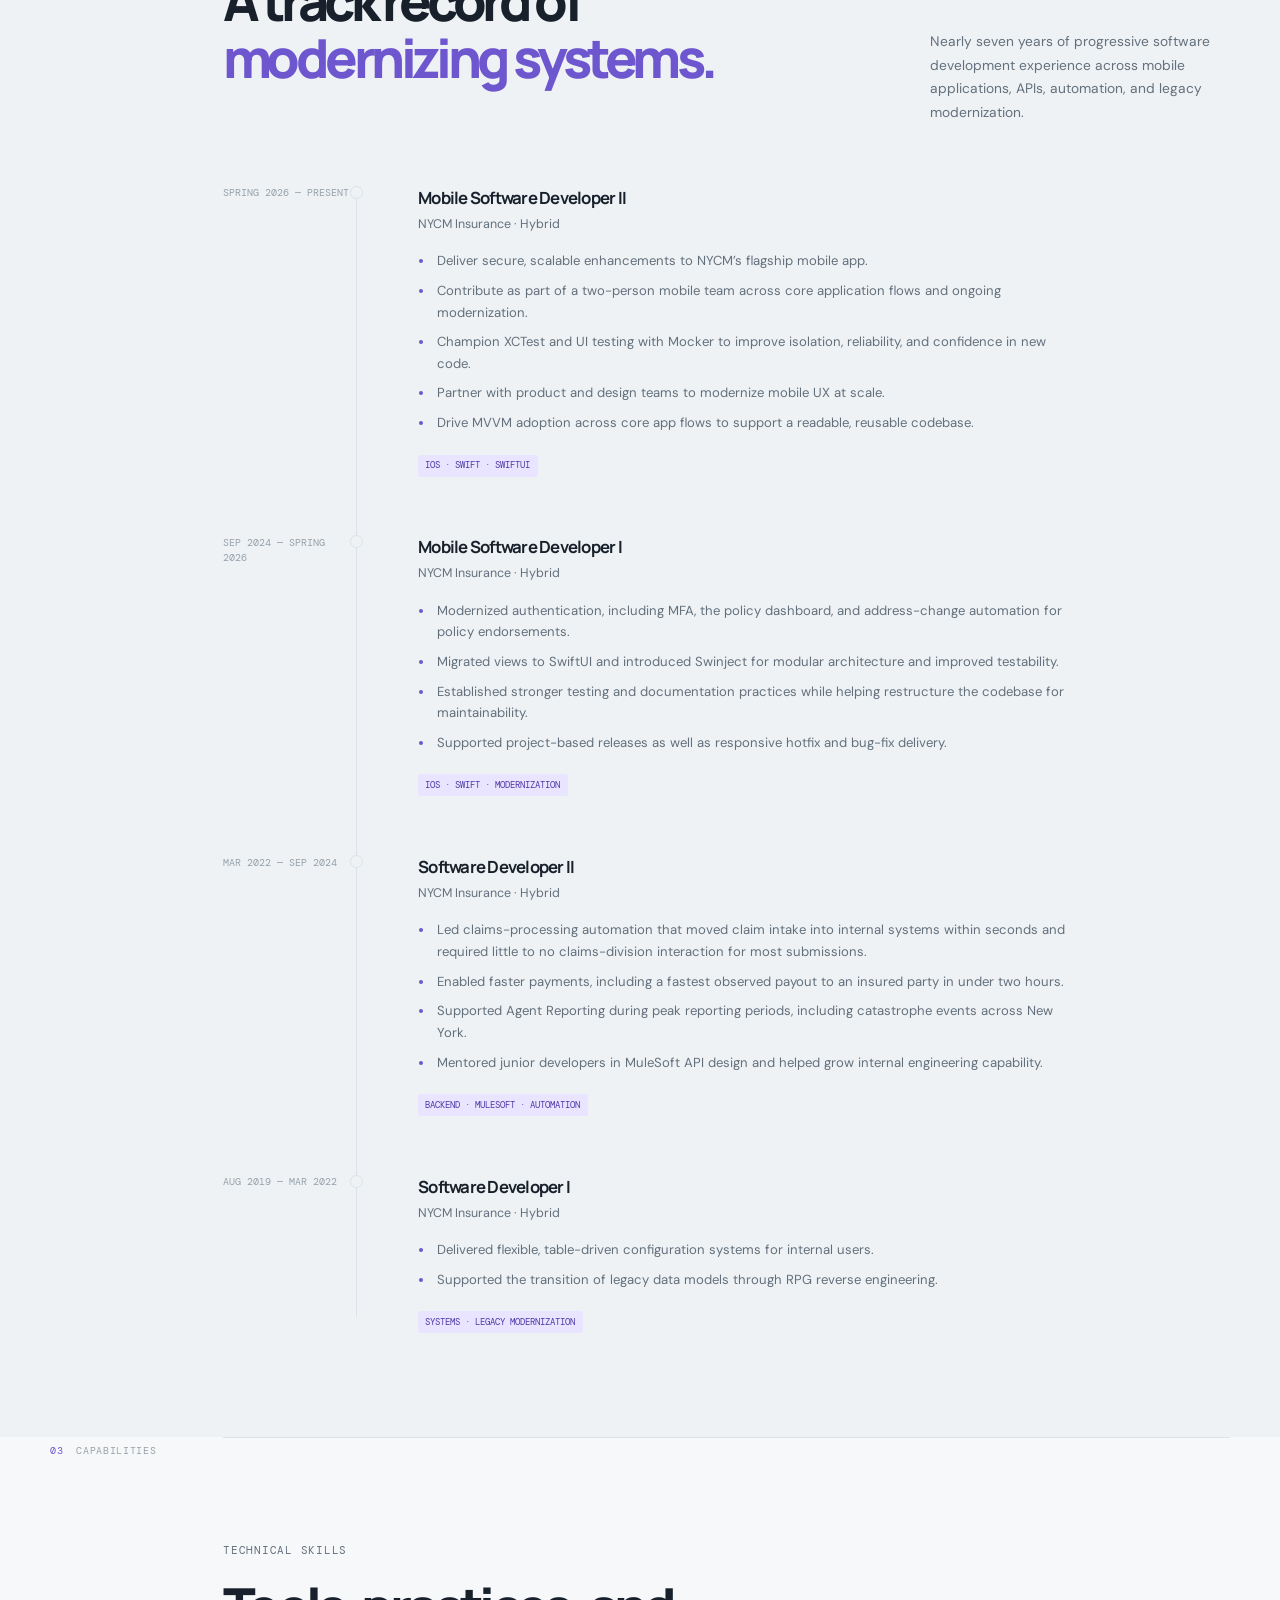
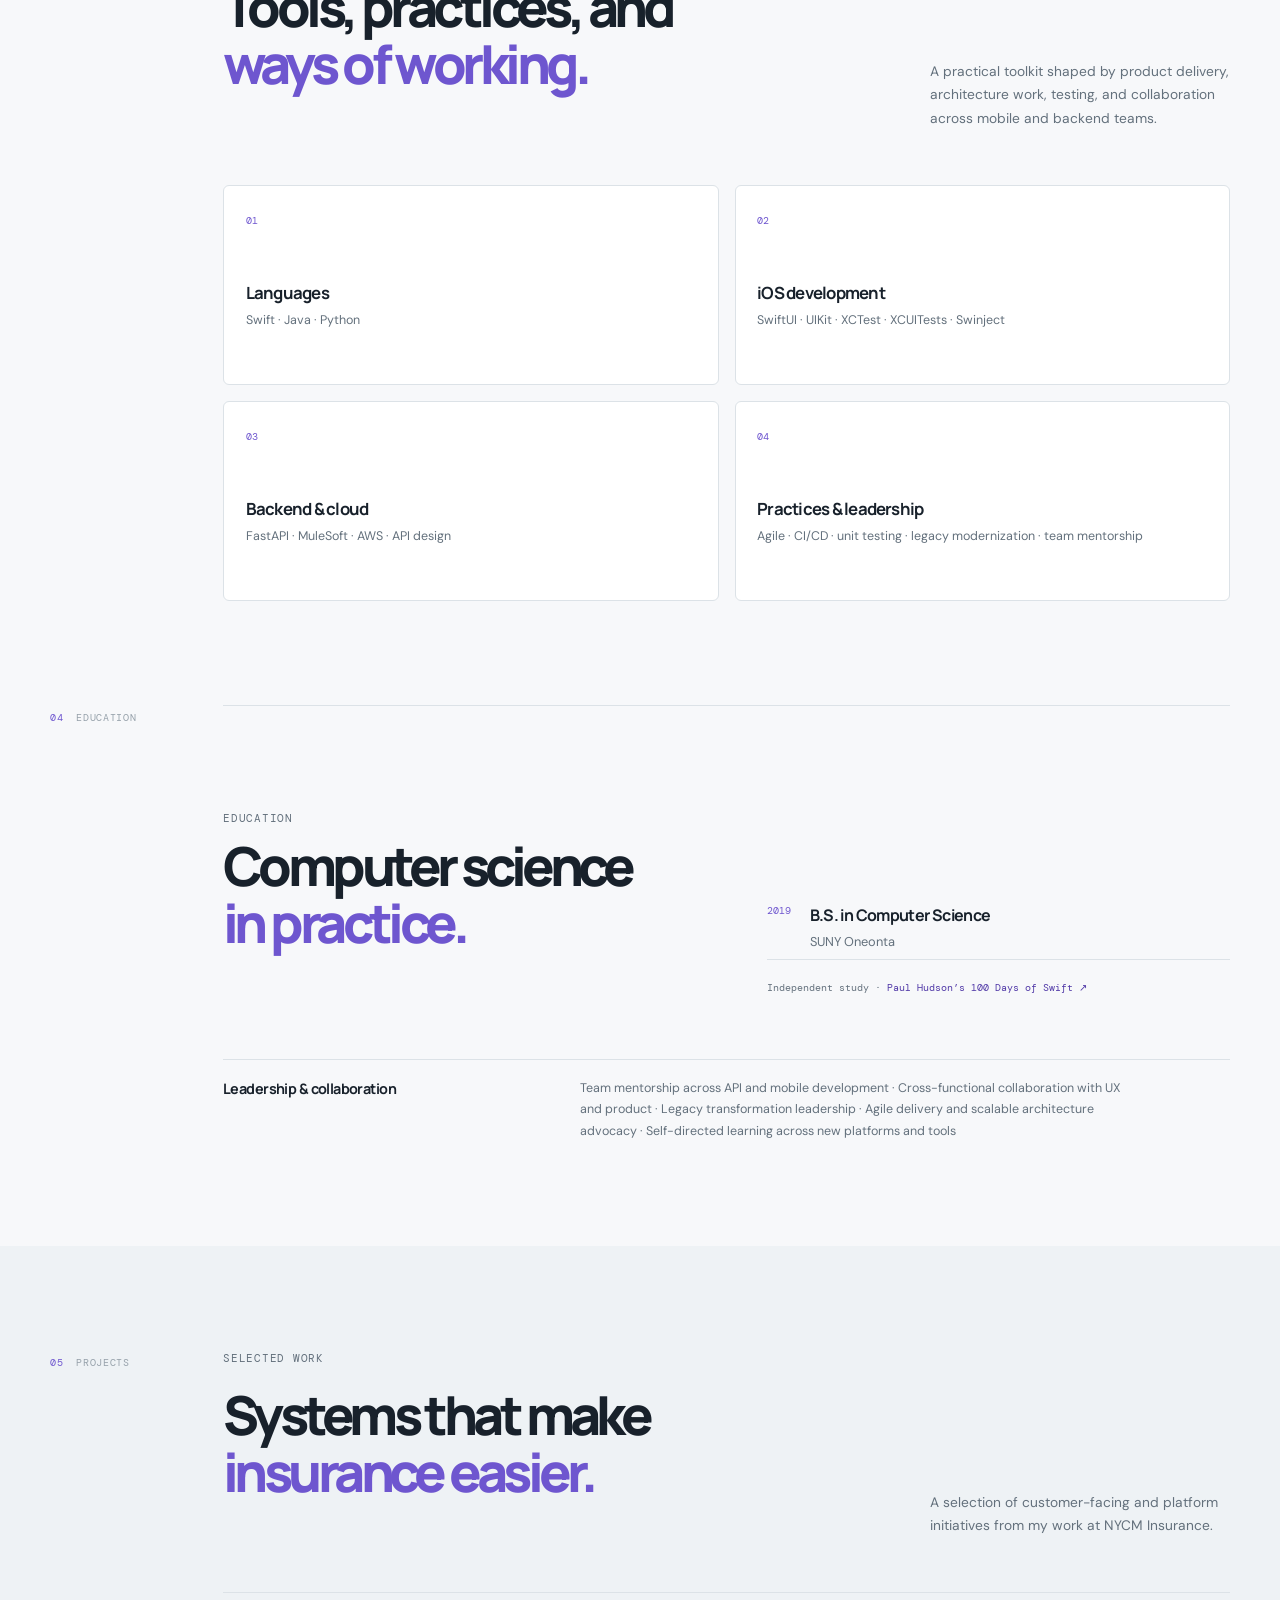
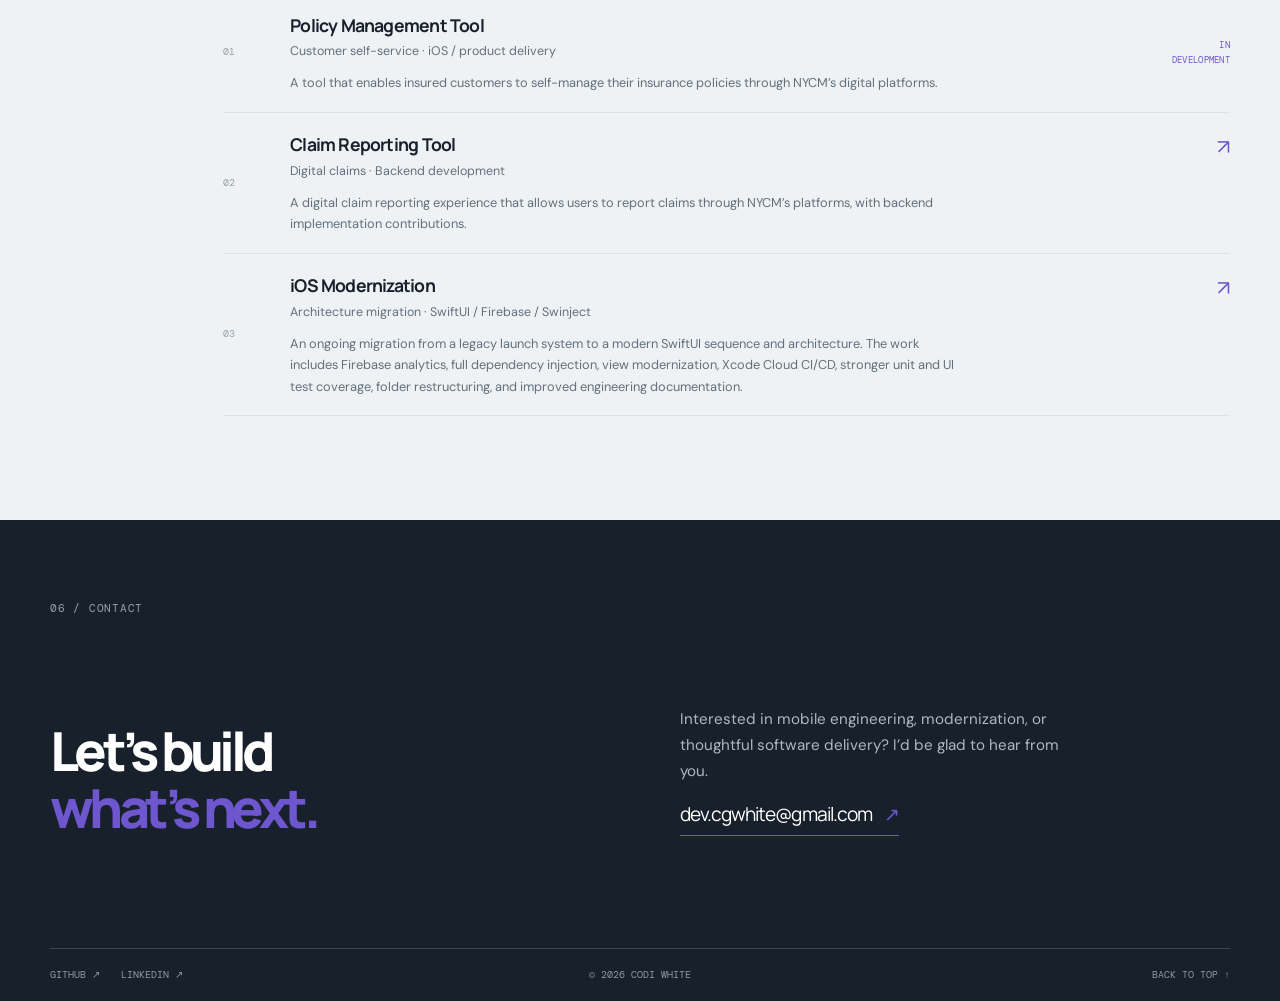
==== commit dd498fc3: "fix: keep MFA under mobile developer I" ====
--- a/resume/index.html
+++ b/resume/index.html
@@ -98,7 +98,7 @@
               <article class="experience-item is-current">
                 <div class="experience-marker" aria-hidden="true"></div>
                 <div class="experience-date">Spring 2026 — Present</div>
-                <div class="experience-content"><h3>Mobile Software Developer II</h3><p class="experience-company">NYCM Insurance · Hybrid</p><ul><li>Deliver secure, scalable enhancements to NYCM’s flagship mobile app, including multi-factor authentication.</li><li>Contribute as part of a two-person mobile team across core application flows and ongoing modernization.</li><li>Champion XCTest and UI testing with Mocker to improve isolation, reliability, and confidence in new code.</li><li>Partner with product and design teams to modernize mobile UX at scale.</li><li>Drive MVVM adoption across core app flows to support a readable, reusable codebase.</li></ul><span class="tag">iOS · Swift · SwiftUI</span></div>
+                <div class="experience-content"><h3>Mobile Software Developer II</h3><p class="experience-company">NYCM Insurance · Hybrid</p><ul><li>Deliver secure, scalable enhancements to NYCM’s flagship mobile app.</li><li>Contribute as part of a two-person mobile team across core application flows and ongoing modernization.</li><li>Champion XCTest and UI testing with Mocker to improve isolation, reliability, and confidence in new code.</li><li>Partner with product and design teams to modernize mobile UX at scale.</li><li>Drive MVVM adoption across core app flows to support a readable, reusable codebase.</li></ul><span class="tag">iOS · Swift · SwiftUI</span></div>
               </article>
               <article class="experience-item">
                 <div class="experience-marker" aria-hidden="true"></div>
